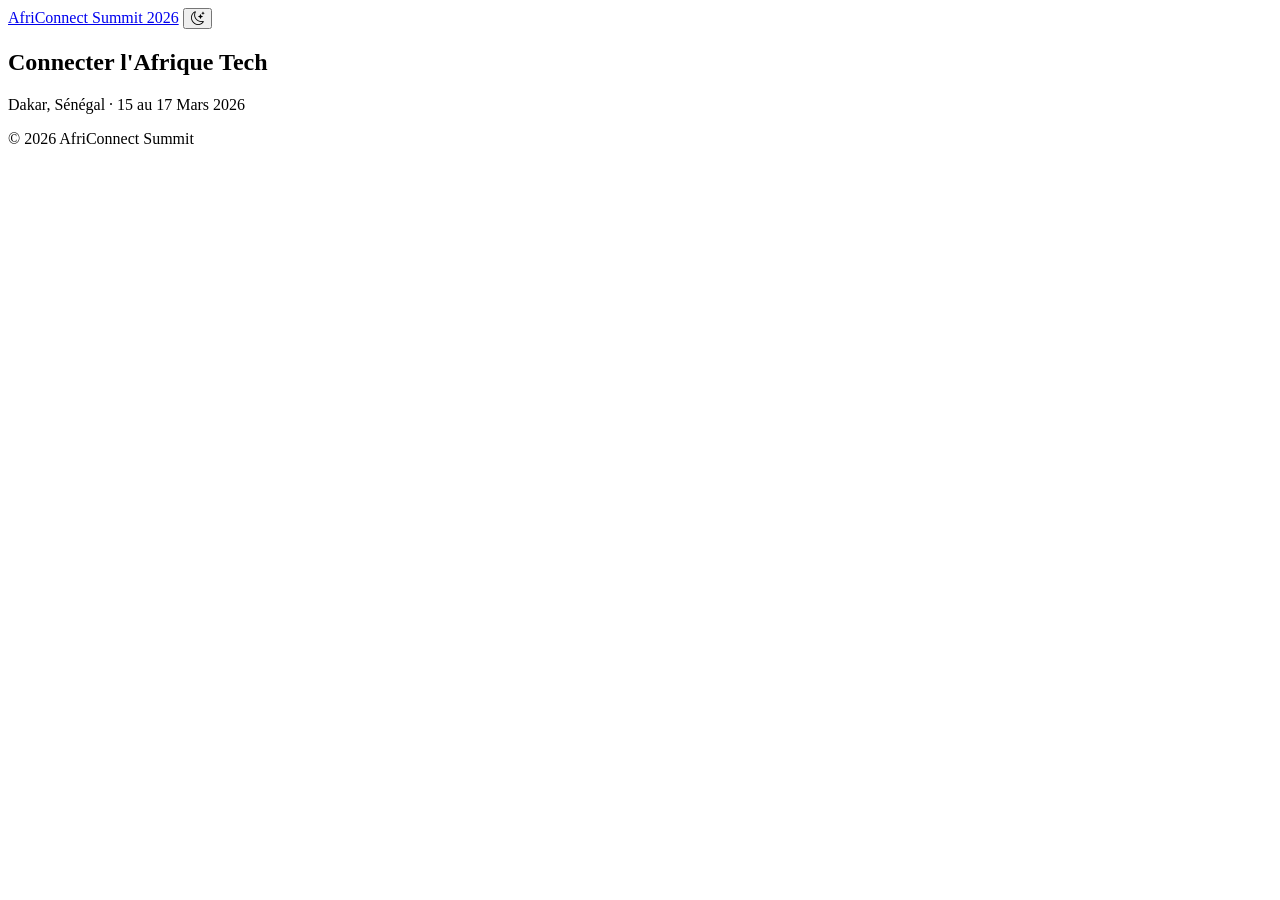
==== index.html @ 2696f63b "Initial commit" ====
<!DOCTYPE html>
<html lang="fr" data-theme="light">
<head>
  <meta charset="UTF-8">
  <meta name="viewport" content="width=device-width, initial-scale=1.0">
  <title>AfriConnect Summit 2026</title>
  <link rel="preconnect" href="https://fonts.googleapis.com">
  <link href="https://fonts.googleapis.com/css2?family=Montserrat:wght@700&family=Inter:wght@400;600&display=swap" rel="stylesheet">
  <link rel="stylesheet" href="https://cdn.jsdelivr.net/npm/bootstrap-icons@1.11.3/font/bootstrap-icons.min.css">
  <link rel="stylesheet" href="css/style.css">
</head>
<body>
  <header>
    <nav class="navbar">
      <a href="index.html" class="logo">AfriConnect Summit 2026</a>
      <button id="theme-toggle" aria-label="Changer de thème"><i class="bi bi-moon-stars"></i></button>
    </nav>
  </header>

  <main>
    <section class="hero">
      <h1>Connecter l'Afrique Tech</h1>
      <p>Dakar, Sénégal · 15 au 17 Mars 2026</p>
    </section>
  </main>

  <footer>
    <p>&copy; <span id="year"></span> AfriConnect Summit</p>
  </footer>

  <script src="js/main.js"></script>
</body>
</html>
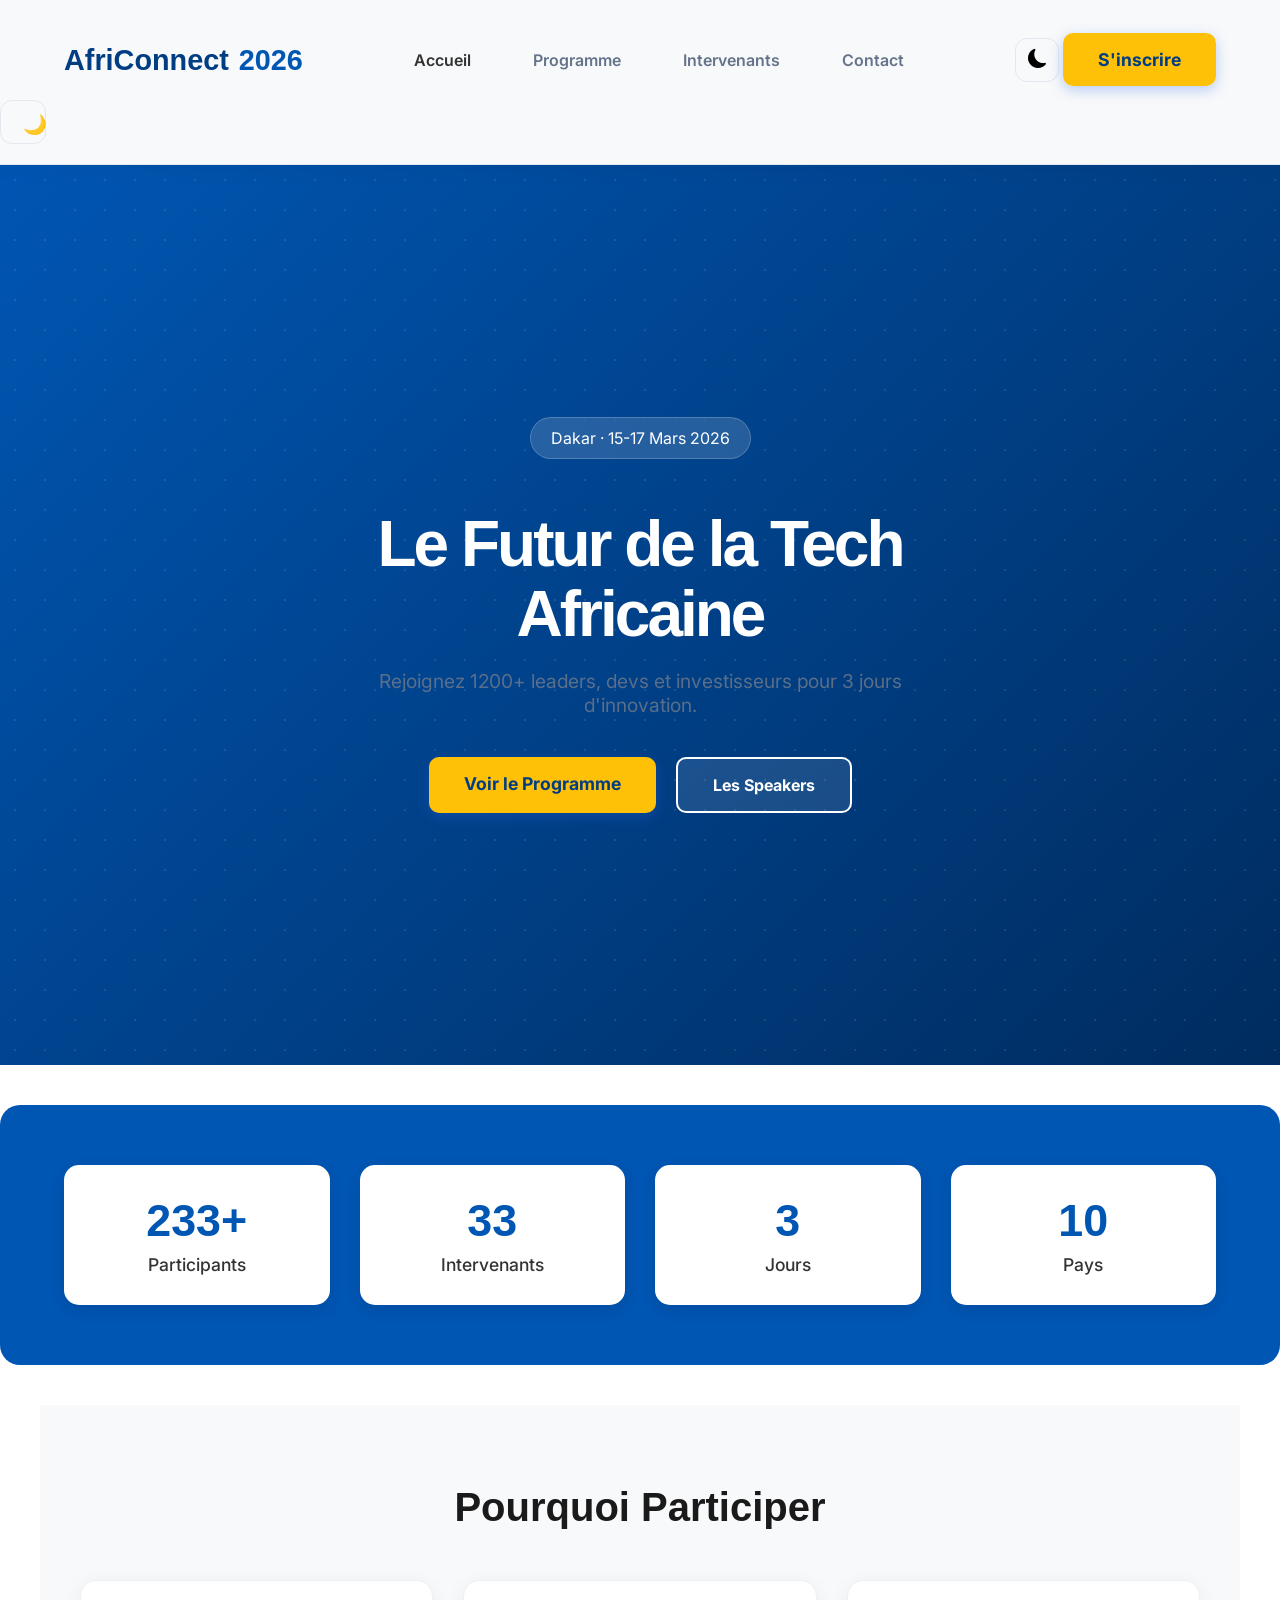
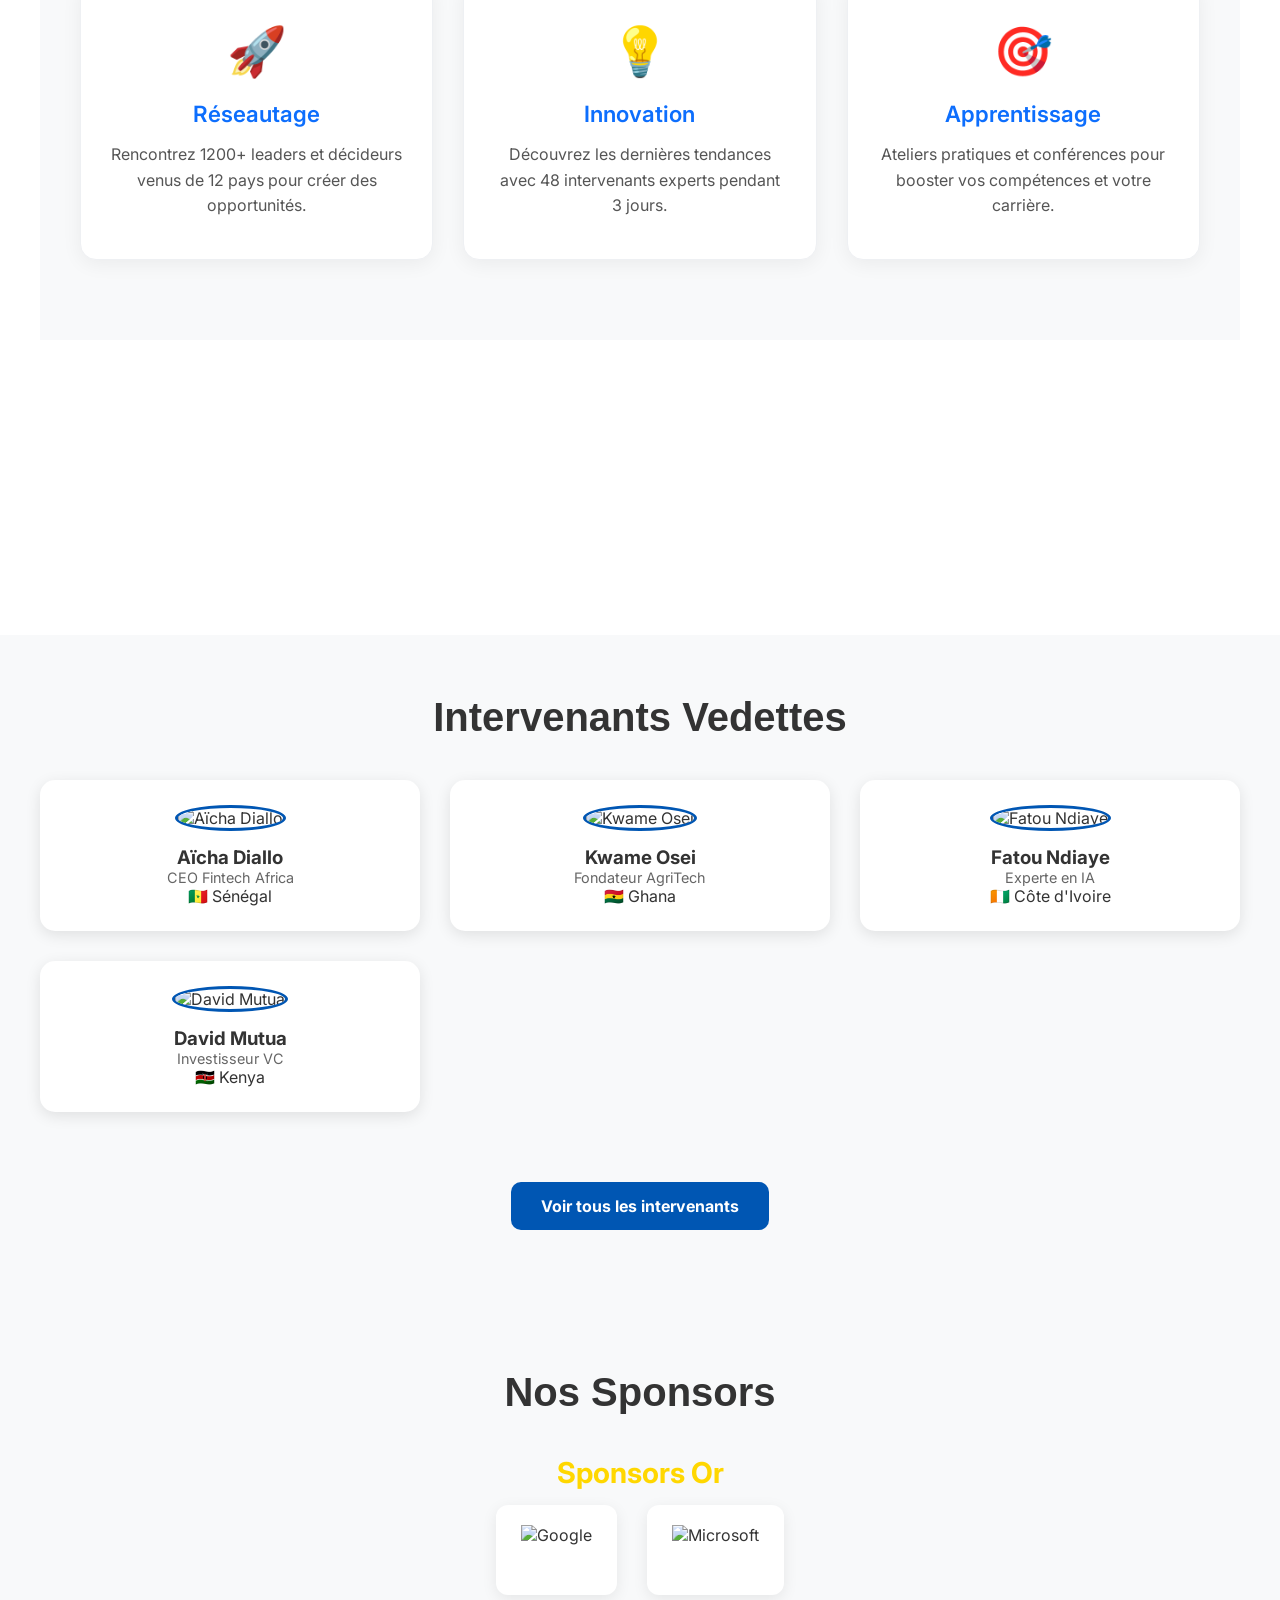
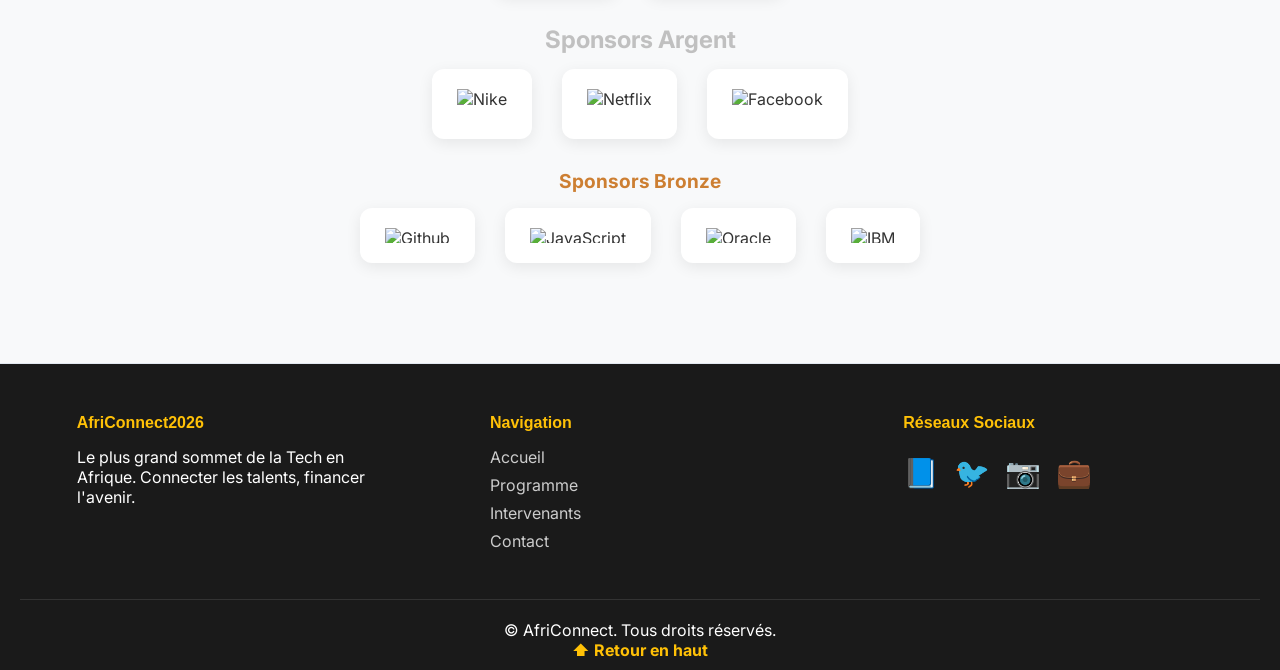
==== commit 6483c32c: "Commit 6: Animation compteurs au scroll" ====
--- a/index.html
+++ b/index.html
@@ -4,30 +4,232 @@
   <meta charset="UTF-8">
   <meta name="viewport" content="width=device-width, initial-scale=1.0">
   <title>AfriConnect Summit 2026</title>
-  <link rel="preconnect" href="https://fonts.googleapis.com">
-  <link href="https://fonts.googleapis.com/css2?family=Montserrat:wght@700&family=Inter:wght@400;600&display=swap" rel="stylesheet">
+  <link rel="stylesheet" href="CSS/style.css">
+  <link href="https://fonts.googleapis.com/css2?family=Clash+Display:wght@700;900&family=Inter:wght@400;600;700&display=swap" rel="stylesheet">
   <link rel="stylesheet" href="https://cdn.jsdelivr.net/npm/bootstrap-icons@1.11.3/font/bootstrap-icons.min.css">
-  <link rel="stylesheet" href="css/style.css">
 </head>
 <body>
-  <header>
-    <nav class="navbar">
-      <a href="index.html" class="logo">AfriConnect Summit 2026</a>
-      <button id="theme-toggle" aria-label="Changer de thème"><i class="bi bi-moon-stars"></i></button>
-    </nav>
+
+  <header class="navbar">
+    <div class="container">
+      <a href="index.html" class="logo" aria-label="Accueil AfriConnect Summit">AfriConnect<span>2026</span></a>
+      <nav aria-label="Navigation principale">
+        <a href="index.html" class="active">Accueil</a>
+        <a href="programme.html">Programme</a>
+        <a href="intervenants.html">Intervenants</a>
+        <a href="contact.html">Contact</a>
+      </nav>
+      <div class="nav-actions">
+        <button id="theme-toggle" aria-label="Basculer Dark/Light Mode"><i class="bi bi-moon-fill"></i></button>
+        <a href="contact.html" class="btn btn-primary">S'inscrire</a>
+      </div>
+    </div>
+    <button id="theme-toggle" class="btn btn-outline-dark ms-3">🌙</button>
+<div class="collapse navbar-collapse" id="navbarNav"> 
   </header>
 
   <main>
     <section class="hero">
-      <h1>Connecter l'Afrique Tech</h1>
-      <p>Dakar, Sénégal · 15 au 17 Mars 2026</p>
-    </section>
-  </main>
-
-  <footer>
-    <p>&copy; <span id="year"></span> AfriConnect Summit</p>
-  </footer>
-
-  <script src="js/main.js"></script>
+    <div class="container">
+        <span class="badge-date">Dakar · 15-17 Mars 2026</span>
+        <h1>Le Futur de la Tech <br> Africaine</h1>
+        <p>Rejoignez 1200+ leaders, devs et investisseurs pour 3 jours d'innovation.</p>
+        <div class="hero-btns">
+            <a href="programme.html" class="btn-primary">Voir le Programme</a>
+            <a href="intervenants.html" class="btn-secondary">Les Speakers</a>
+        </div>
+    </div>
+</section>
+<section id="stats" class="stats-section">
+  <div class="container">
+    <div class="stats-grid">
+      <div class="stat-box">
+        <h2><span id="c1">0</span>+</h2>
+        <p>Participants</p>
+      </div>
+      <div class="stat-box">
+        <h2><span id="c2">0</span></h2>
+        <p>Intervenants</p>
+      </div>
+      <div class="stat-box">
+        <h2><span id="c3">0</span></h2>
+        <p>Jours</p>
+      </div>
+      <div class="stat-box">
+        <h2><span id="c4">0</span></h2>
+        <p>Pays</p>
+      </div>
+    </div>
+  </div>
+</section>
+
+<style>
+.stats-section { background: #0056b3; padding: 60px 0; margin: 40px 0; border-radius: 20px; }
+.stats-grid { display: grid; grid-template-columns: repeat(4, 1fr); gap: 30px; }
+.stat-box { background: white; padding: 30px 20px; border-radius: 15px; text-align: center; }
+.stat-box h2 { font-size: 2.8rem; color: #0056b3; font-weight: 700; margin: 0; }
+.stat-box p { font-size: 1.1rem; color: #333; margin-top: 8px; }
+@media(max-width: 768px) { .stats-grid { grid-template-columns: repeat(2, 1fr); } }
+</style>
+
+<script>
+// CODE QUI MARCHE FORCEMENT
+function animateValue(id, start, end, duration) {
+    let range = end - start;
+    let current = start;
+    let increment = end > start? 1 : -1;
+    let stepTime = Math.abs(Math.floor(duration / range));
+    let obj = document.getElementById(id);
+    let timer = setInterval(function() {
+        current += increment;
+        obj.innerHTML = current;
+        if (current == end) {
+            clearInterval(timer);
+            if(id == 'c1') obj.innerHTML = "1200+";
+        }
+    }, stepTime);
+}
+
+// Lancer au scroll
+let started = false;
+window.addEventListener('scroll', function() {
+    let stats = document.getElementById('stats');
+    if(!started && stats.getBoundingClientRect().top < window.innerHeight - 100) {
+        started = true;
+        animateValue("c1", 0, 1200, 2000);
+        animateValue("c2", 0, 48, 1500);
+        animateValue("c3", 0, 3, 1000);
+        animateValue("c4", 0, 12, 1200);
+    }
+});
+</script>
+
+
+<!-- SECTION POURQUOI PARTICIPER -->
+<section id="why" class="container why">
+  <h2>Pourquoi Participer</h2>
+  <div class="why-grid">
+    <div class="why-card">
+      <div class="icon">🚀</div>
+      <h3>Réseautage</h3>
+      <p>Rencontrez 1200+ leaders et décideurs venus de 12 pays pour créer des opportunités.</p>
+    </div>
+    <div class="why-card">
+      <div class="icon">💡</div>
+      <h3>Innovation</h3>
+      <p>Découvrez les dernières tendances avec 48 intervenants experts pendant 3 jours.</p>
+    </div>
+    <div class="why-card">
+      <div class="icon">🎯</div>
+      <h3>Apprentissage</h3>
+      <p>Ateliers pratiques et conférences pour booster vos compétences et votre carrière.</p>
+    </div>
+  </div>
+</section>
+
+<div class="argument-card scroll-animate">
+            <div class="icon">🌍</div>
+            <h3>Réseauter à l'échelle Panafricaine</h3>
+            <p>Rencontrez des leaders, investisseurs et innovateurs venus de plus de 15 pays africains pour créer des partenariats durables.</p>
+        </div>
+<!-- SECTION INTERVENANTS VEDETTES -->
+<section class="intervenants" id="intervenants">
+    <h2>Intervenants Vedettes</h2>
+    <div class="grid-intervenants">
+        
+        <div class="intervenant-card">
+            <img src="https://images.unsplash.com/photo-1573496359142-b8d87734a5a2?w=150&h=150&fit=crop&crop=face" alt="Aïcha Diallo">
+            <h3>Aïcha Diallo</h3>
+            <p class="titre">CEO Fintech Africa</p>
+            <p class="pays">🇸🇳 Sénégal</p>
+        </div>
+
+        <div class="intervenant-card">
+            <img src="https://images.unsplash.com/photo-1507003211169-0a1dd7228f2d?w=150&h=150&fit=crop&crop=face" alt="Kwame Osei">
+            <h3>Kwame Osei</h3>
+            <p class="titre">Fondateur AgriTech</p>
+            <p class="pays">🇬🇭 Ghana</p>
+        </div>
+
+        <div class="intervenant-card">
+            <img src="https://images.unsplash.com/photo-1580489944761-15a19d654956?w=150&h=150&fit=crop&crop=face" alt="Fatou Ndiaye">
+            <h3>Fatou Ndiaye</h3>
+            <p class="titre">Experte en IA</p>
+            <p class="pays">🇨🇮 Côte d'Ivoire</p>
+        </div>
+
+        <div class="intervenant-card">
+            <img src="https://images.unsplash.com/photo-1500648767791-00dcc994a43e?w=150&h=150&fit=crop&crop=face" alt="David Mutua">
+            <h3>David Mutua</h3>
+            <p class="titre">Investisseur VC</p>
+            <p class="pays">🇰🇪 Kenya</p>
+        </div>
+
+    </div>
+    <a href="intervenants.html" class="btn-voir-plus">Voir tous les intervenants</a>
+</section>
+
+
+<!-- SECTION SPONSORS -->
+<section class="sponsors" id="sponsors">
+    <h2>Nos Sponsors</h2>
+    
+    <h3 class="niveau or">Sponsors Or</h3>
+    <div class="sponsors-container or">
+        <img src="https://www.vectorlogo.zone/logos/google-icon.svg" alt="Google">
+        <img src="https://www.vectorlogo.zone/logos/microsoft-icon.svg" alt="Microsoft">
+    </div>
+
+    <h3 class="niveau argent">Sponsors Argent</h3>
+    <div class="sponsors-container argent">
+        <img src="https://www.vectorlogo.zone/logos/nike/nike-icon.svg" alt="Nike">
+        <img src="https://www.vectorlogo.zone/logos/netflix/netflix-icon.svg" alt="Netflix">
+        <img src="https://www.vectorlogo.zone/logos/facebook-icon.svg" alt="Facebook">
+    </div>
+
+    <h3 class="niveau bronze">Sponsors Bronze</h3>
+    <div class="sponsors-container bronze">
+        <img src="https://www.vectorlogo.zone/logos/github/github-icon.svg" alt="Github">
+        <img src="https://www.vectorlogo.zone/logos/javascript-icon.svg" alt="JavaScript">
+        <img src="https://www.vectorlogo.zone/logos/oracle/oracle-icon.svg" alt="Oracle">
+        <img src="https://www.vectorlogo.zone/logos/ibm-icon.svg" alt="IBM">
+    </div>
+</section>
+
+
+<!-- FOOTER -->
+<footer>
+    <div class="footer-container">
+        
+        <div class="footer-col">
+            <h4>AfriConnect2026</h4>
+            <p>Le plus grand sommet de la Tech en Afrique. Connecter les talents, financer l'avenir.</p>
+        </div>
+
+        <div class="footer-col">
+            <h4>Navigation</h4>
+            <a href="index.html">Accueil</a>
+            <a href="programme.html">Programme</a>
+            <a href="intervenants.html">Intervenants</a>
+            <a href="contact.html">Contact</a>
+        </div>
+
+        <div class="footer-col">
+            <h4>Réseaux Sociaux</h4>
+            <div class="reseaux">
+                <a href="#">📘</a>
+                <a href="#">🐦</a>
+                <a href="#">📷</a>
+                <a href="#">💼</a>
+            </div>
+        </div>
+    </div>
+
+    <div class="footer-bottom">
+        <p>© <span id="year"></span> AfriConnect. Tous droits réservés.</p>
+        <a href="#" class="retour-haut">⬆ Retour en haut</a>
+    </div>
+</footer>
+<script src="js/main.js"></script>
 </body>
-</html> +</html>
--- a/CSS/style.css
+++ b/CSS/style.css
@@ -0,0 +1,803 @@
+ :root {
+  --bg: #ffffff; --text: #0a0a0a; --muted: #64748b;
+  --primary: #2563eb; --card: #f8fafc; --border: #e2e8f0;
+  --radius: 16px;
+}
+[data-theme="dark"] {
+  --bg: #0f172a; --text: #f8fafc; --muted: #94a3b8;
+  --primary: #3b82f6; --card: #1e293b; --border: #334155;
+}
+
+* { margin: 0; padding: 0; box-sizing: border-box; }
+html { scroll-behavior: smooth; }
+body { font-family: 'Inter', sans-serif; background: var(--bg); color: var(--text); transition: 0.3s; }
+.container { max-width: 1200px; margin: 0 auto; padding: 0 24px; }
+section { padding: 100px 0; }
+h1, h2, h4 { font-family: 'Clash Display', sans-serif; }
+h2 { font-size: 2.5rem; text-align: center; margin-bottom: 48px; }
+
+.navbar { position: sticky; top: 0; z-index: 50; background: rgba(255, 255, 255, 0.8); backdrop-filter: blur(12px); border-bottom: 1px solid var(--border); }
+[data-theme="dark"] .navbar { background: rgba(15, 23, 42, 0.8); }
+.navbar .container { display: flex; align-items: center; justify-content: space-between; height: 80px; }
+.logo { font-family: 'Clash Display', sans-serif; font-weight: 900; font-size: 1.5rem; text-decoration: none; color: var(--text); }
+.logo span { color: var(--primary); }
+.navbar nav { display: flex; gap: 32px; }
+.navbar nav a { text-decoration: none; color: var(--muted); font-weight: 600; }
+.navbar nav a.active, .navbar nav a:hover { color: var(--text); }
+.btn { padding: 12px 22px; border-radius: 12px; text-decoration: none; font-weight: 700; border: none; cursor: pointer; }
+.btn-primary { background: var(--primary); color: white; box-shadow: 0 4px 14px 0 rgba(37, 99, 235, 0.3); }
+.btn-secondary { background: var(--card); color: var(--text); border: 1px solid var(--border); }
+#theme-toggle { background: var(--card); border: 1px solid var(--border); border-radius: 12px; width: 44px; height: 44px; cursor: pointer; font-size: 1.2rem; }
+
+.hero { height: 100vh; display: grid; place-items: center; text-align: center; }
+.badge { background: var(--card); border: 1px solid var(--border); padding: 8px 14px; border-radius: 999px; font-weight: 700; }
+.hero h1 { font-size: 5rem; font-weight: 900; line-height: 1.05; margin: 20px 0; letter-spacing: -3px; }
+.hero p { font-size: 1.2rem; color: var(--muted); max-width: 600px; margin: 0 auto 32px auto; }
+#countdown { font-size: 1.5rem; font-weight: 700; margin-top: 32px; font-family: 'Clash Display'; }
+
+.stats { display: grid; grid-template-columns: repeat(4, 1fr); gap: 24px; text-align: center; }
+.stat-card { background: var(--card); padding: 40px; border-radius: var(--radius); border: 1px solid var(--border); }
+.stat-card span { font-size: 3rem; font-weight: 900; font-family: 'Clash Display'; color: var(--primary); }
+
+.grid-3 { display: grid; grid-template-columns: repeat(3, 1fr); gap: 24px; }
+.card { background: var(--card); border: 1px solid var(--border); padding: 32px; border-radius: var(--radius); }
+.card i { font-size: 2rem; color: var(--primary); margin-bottom: 12px; }
+
+.grid-4 { display: grid; grid-template-columns: repeat(4, 1fr); gap: 24px; }
+.speaker-card { background: var(--card); border: 1px solid var(--border); border-radius: var(--radius); text-decoration: none; color: var(--text); text-align: center; overflow: hidden; transition: transform 0.3s; }
+.speaker-card:hover { transform: translateY(-8px); }
+.speaker-card img { width: 100%; height: 250px; object-fit: cover; }
+.speaker-card h4 { margin-top: 16px; }
+.speaker-card span { color: var(--muted); font-size: 0.9rem; }
+.center-btn { display: block; width: fit-content; margin: 40px auto 0 auto; }
+
+.sponsors { text-align: center; }
+.sponsor-tier { display: flex; justify-content: center; align-items: center; gap: 40px; margin-bottom: 32px; flex-wrap: wrap; }
+.sponsor-tier.gold img { height: 60px; }
+.sponsor-tier.silver img { height: 45px; opacity: 0.8; }
+.sponsor-tier.bronze img { height: 30px; opacity: 0.6; }
+
+footer { border-top: 1px solid var(--border); padding-top: 60px; }
+.footer-grid { display: grid; grid-template-columns: 2fr 1fr 1fr; gap: 40px; padding-bottom: 40px; }
+.footer-grid a { display: block; color: var(--muted); text-decoration: none; margin-top: 8px; }
+.socials { display: flex; gap: 16px; font-size: 1.5rem; }
+.copyright { border-top: 1px solid var(--border); text-align: center; padding: 24px 0; color: var(--muted); }
+#back-to-top { margin-top: 16px; background: var(--card); border: 1px solid var(--border); border-radius: 50%; width: 44px; height: 44px; cursor: pointer; }
+
+
+.fade-in { opacity: 0; animation: fadeIn 1s forwards; }
+.fade-in-up { opacity: 0; transform: translateY(20px); transition: opacity 0.6s, transform 0.6s; }
+.fade-in-up.visible { opacity: 1; transform: translateY(0); }
+@keyframes fadeIn { to { opacity: 1; } }
+
+@media (max-width: 1024px) {
+  .navbar nav { display: none; }
+  .hero h1 { font-size: 3rem; }
+  .stats, .grid-3, .grid-4, .footer-grid { grid-template-columns: 1fr; }
+} 
+
+
+
+
+.pourquoi { padding: 80px 20px; text-align: center; background: white; }
+.pourquoi h2 { font-size: 2.5rem; margin-bottom: 50px; }
+.arguments-container { display: flex; justify-content: center; gap: 30px; flex-wrap: wrap; max-width: 1200px; margin: 0 auto; }
+.argument-card { background: white; padding: 35px 25px; border-radius: 15px; box-shadow: 0 5px 20px rgba(0,0,0,0.08); width: 320px; border-bottom: 4px solid #0056b3; }
+.argument-card .icon { font-size: 3.5rem; margin-bottom: 15px; }
+.argument-card h3 { color: #0056b3; margin-bottom: 12px; }
+/* Animation apparition au scroll */
+.scroll-animate { opacity: 0; transform: translateY(40px); transition: opacity 0.8s ease, transform 0.8s ease; }
+.scroll-animate.visible { opacity: 1; transform: translateY(0); }
+
+
+
+.intervenants { padding: 80px 20px; text-align: center; background: #f8f9fa; }
+.intervenants h2 { font-size: 2.5rem; margin-bottom: 40px; }
+.grid-intervenants { display: grid; grid-template-columns: repeat(4, 1fr); gap: 30px; max-width: 1200px; margin: 40px auto; }
+.intervenant-card { background: white; padding: 25px 20px; border-radius: 15px; box-shadow: 0 4px 15px rgba(0,0,0,0.1); transition: all 0.3s ease; }
+.intervenant-card:hover { transform: translateY(-8px); box-shadow: 0 10px 25px rgba(0,86,179,0.2); }
+.intervenant-card img { border-radius: 50%; width: 120px; height: 120px; object-fit: cover; border: 3px solid #0056b3; margin-bottom: 15px; }
+.intervenant-card .titre { color: #666; font-size: 0.9rem; }
+.btn-voir-plus { display: inline-block; margin-top: 30px; padding: 14px 30px; background: #0056b3; color: white; border-radius: 10px; text-decoration: none; font-weight: bold; }
+
+.sponsors { padding: 80px 20px; text-align: center; background: #f8f9fa; }
+.sponsors h2 { font-size: 2.5rem; margin-bottom: 40px; }
+.niveau { margin: 30px 0 15px 0; font-weight: bold; }
+.niveau.or { color: #FFD700; font-size: 1.8rem; }
+.niveau.argent { color: #C0C0C0; font-size: 1.5rem; }
+.niveau.bronze { color: #CD7F32; font-size: 1.2rem; }
+
+.sponsors-container { 
+    display: flex; 
+    justify-content: center; 
+    gap: 30px; 
+    flex-wrap: wrap; 
+    align-items: center;
+    margin-bottom: 20px;
+}
+.sponsors-container img { 
+    background: white; 
+    padding: 20px 25px; 
+    border-radius: 12px; 
+    box-shadow: 0 4px 15px rgba(0,0,0,0.08); 
+    object-fit: contain;
+    transition: transform 0.3s;
+}
+.sponsors-container img:hover { transform: scale(1.1); }
+.sponsors-container.or img { height: 90px; width: auto; }
+.sponsors-container.argent img { height: 70px; width: auto; }
+.sponsors-container.bronze img { height: 55px; width: auto; }
+
+footer { background: #1a1a1a; color: white; padding: 50px 20px 10px 20px; }
+.footer-container { display: flex; justify-content: space-around; flex-wrap: wrap; gap: 40px; max-width: 1200px; margin: 0 auto; }
+.footer-col { width: 300px; }
+.footer-col h4 { margin-bottom: 15px; color: #FFC107; }
+.footer-col a { color: #ccc; display: block; text-decoration: none; margin: 8px 0; }
+.reseaux { display: flex; gap: 15px; }
+.reseaux a { font-size: 1.8rem; }
+.footer-bottom { text-align: center; margin-top: 40px; border-top: 1px solid #333; padding-top: 20px; }
+.retour-haut { color: #FFC107; text-decoration: none; font-weight: bold; }
+
+@media(max-width: 768px){
+    .grid-intervenants { grid-template-columns: repeat(2, 1fr); }
+}
+
+
+
+
+/* PAGE PROGRAMME */
+
+/* HERO INTERNE */
+.hero-interne { 
+    background: linear-gradient(rgba(0,86,179,0.85), rgba(0,86,179,0.85)), url('https://images.unsplash.com/photo-1540575467063-178a50c2df87?w=1200') center/cover;
+    color: white;
+    text-align: center;
+    padding: 80px 20px;
+}
+.hero-interne h1 { font-size: 3rem; margin-bottom: 10px; font-family: 'Clash Display', sans-serif; }
+.fil-ariane { font-size: 1rem; }
+.fil-ariane a { color: #FFC107; text-decoration: none; }
+
+/* ONGLETS 3 JOURS */
+.programme { padding: 60px 0; }
+.onglets { display: flex; justify-content: center; gap: 15px; margin-bottom: 40px; }
+.onglet-btn { 
+    padding: 15px 35px; 
+    border: 2px solid #0056b3; 
+    background: white; 
+    color: #0056b3; 
+    font-weight: bold; 
+    border-radius: 10px; 
+    font-size: 1rem;
+    font-family: 'Clash Display', sans-serif;
+}
+.onglet-btn.active { background: #0056b3; color: white; }
+
+/* TABLEAU PROGRAMME */
+.contenu-jour { display: none; }
+.contenu-jour.active { display: block; }
+.contenu-jour h2 { text-align: center; margin-bottom: 30px; color: #0056b3; font-size: 1.8rem; font-family: 'Clash Display', sans-serif; }
+table { width: 100%; border-collapse: collapse; box-shadow: 0 5px 20px rgba(0,0,0,0.1); border-radius: 10px; overflow: hidden; margin-bottom: 50px; }
+th { background: #0056b3; color: white; padding: 18px 15px; text-align: left; font-size: 1.1rem; }
+td { padding: 16px 15px; border-bottom: 1px solid #ddd; }
+tbody tr:nth-child(even) { background: #f8f9fa; }
+tbody tr:hover { background: #e3f2fd; }
+
+/* SECTION THEMATIQUES 2x2 GRID */
+.thematiques { padding: 80px 0; background: white; text-align: center; }
+.thematiques h2 { font-size: 2.5rem; margin-bottom: 50px; color: #0056b3; font-family: 'Clash Display', sans-serif; }
+.grid-thematiques { display: grid; grid-template-columns: repeat(2, 1fr); gap: 30px; }
+.thematique-card { background: #f8f9fa; padding: 40px 30px; border-radius: 15px; border-top: 4px solid #0056b3; transition: transform 0.3s; }
+.thematique-card:hover { transform: translateY(-10px); }
+.thematique-card .icon { font-size: 3.5rem; margin-bottom: 15px; color: #0056b3; }
+.thematique-card h3 { color: #0056b3; margin-bottom: 10px; font-size: 1.4rem; font-family: 'Clash Display', sans-serif; }
+
+@media(max-width: 768px){
+    .grid-thematiques { grid-template-columns: 1fr; }
+    table { font-size: 0.8rem; }
+    .onglets { flex-direction: column; }
+}
+
+
+
+
+
+
+/* PAGE INTERVENANTS */
+
+/* FILTRES */
+.intervenants { padding: 60px 0; }
+.filtres { display: flex; justify-content: center; gap: 15px; margin-bottom: 50px; flex-wrap: wrap; }
+.filtre-btn { 
+    padding: 12px 25px; 
+    border: 2px solid #0056b3; 
+    background: white; 
+    color: #0056b3; 
+    font-weight: bold; 
+    border-radius: 30px; 
+    cursor: pointer;
+    transition: all 0.3s;
+    font-family: 'Clash Display', sans-serif;
+}
+.filtre-btn.active, .filtre-btn:hover { 
+    background: #0056b3; 
+    color: white; 
+}
+
+/* GRILLE 3-2-1 COLONNES */
+.grid-intervenants { 
+    display: grid; 
+    grid-template-columns: repeat(3, 1fr); 
+    gap: 30px; 
+}
+.carte-intervenant { 
+    background: white; 
+    border-radius: 15px; 
+    overflow: hidden; 
+    box-shadow: 0 5px 15px rgba(0,0,0,0.08);
+    transition: all 0.3s ease;
+}
+.carte-intervenant:hover { 
+    transform: translateY(-10px); 
+    box-shadow: 0 15px 30px rgba(0,86,179,0.2);
+}
+.carte-intervenant img { 
+    width: 100%; 
+    height: 280px; 
+    object-fit: cover; 
+}
+.carte-content { padding: 25px; }
+.carte-content h3 { 
+    color: #0056b3; 
+    margin-bottom: 8px; 
+    font-size: 1.4rem;
+    font-family: 'Clash Display', sans-serif;
+}
+.carte-content .specialite { 
+    color: #555; 
+    margin-bottom: 10px; 
+    font-weight: 500;
+}
+.carte-content .pays { 
+    color: #777; 
+    margin-bottom: 15px; 
+    font-size: 0.9rem;
+}
+.carte-content .pays i { color: #FFC107; margin-right: 5px; }
+.tag { 
+    background: #e3f2fd; 
+    color: #0056b3; 
+    padding: 5px 12px; 
+    border-radius: 20px; 
+    font-size: 0.8rem; 
+    font-weight: bold;
+}
+
+/* RESPONSIVE : 3 desktop, 2 tablette, 1 mobile */
+@media(max-width: 992px){
+    .grid-intervenants { grid-template-columns: repeat(2, 1fr); }
+}
+@media(max-width: 600px){
+    .grid-intervenants { grid-template-columns: 1fr; }
+}
+
+
+
+
+// VALIDATION FORMULAIRE CONTACT
+const form = document.getElementById('form-inscription');
+if(form){
+    form.addEventListener('submit', function(e){
+        e.preventDefault();
+        let isValid = true;
+
+        // Validation Nom
+        const nom = document.getElementById('nom');
+        if(nom.value.trim().length < 3){
+            setError(nom, 'Le nom doit faire au moins 3 caractères');
+            isValid = false;
+        } else { setSuccess(nom); }
+
+        // Validation Email Regex
+        const email = document.getElementById('email');
+        const emailRegex = /^[^\s@]+@[^\s@]+\.[^\s@]+$/;
+        if(!emailRegex.test(email.value)){
+            setError(email, 'Email invalide');
+            isValid = false;
+        } else { setSuccess(email); }
+
+        // Validation Téléphone 8 chiffres min
+        const tel = document.getElementById('telephone');
+        if(tel.value.replace(/\D/g,'').length < 8){
+            setError(tel, 'Le téléphone doit avoir au moins 8 chiffres');
+            isValid = false;
+        } else { setSuccess(tel); }
+
+        // Validation Selects
+        const type = document.getElementById('type');
+        if(type.value === ''){ setError(type, 'Champ requis'); isValid = false; } else { setSuccess(type); }
+
+        const pays = document.getElementById('pays');
+        if(pays.value === ''){ setError(pays, 'Champ requis'); isValid = false; } else { setSuccess(pays); }
+
+        // Validation Message 20 caractères
+        const message = document.getElementById('message');
+        if(message.value.trim().length < 20){
+            setError(message, 'Le message doit faire au moins 20 caractères');
+            isValid = false;
+        } else { setSuccess(message); }
+
+        // Si tout est valide
+        if(isValid){
+            document.getElementById('message-succes').style.display = 'block';
+            form.reset();
+            setTimeout(() => { document.getElementById('message-succes').style.display = 'none'; }, 4000);
+        }
+    });
+}
+
+function setError(input, message){
+    const formGroup = input.parentElement;
+    formGroup.classList.add('erreur');
+    formGroup.classList.remove('valide');
+    formGroup.querySelector('.erreur-msg').innerText = message;
+}
+
+function setSuccess(input){
+    const formGroup = input.parentElement;
+    formGroup.classList.add('valide');
+    formGroup.classList.remove('erreur');
+}
+
+
+/* RENDRE LE FORMULAIRE PLUS PRO */
+
+.contact { 
+    padding: 80px 0; 
+    background: linear-gradient(135deg, #f8f9fa 0%, #e3f2fd 100%);
+}
+.contact-wrapper { 
+    display: flex; 
+    gap: 40px; 
+    background: white;
+    padding: 50px;
+    border-radius: 20px;
+    box-shadow: 0 10px 40px rgba(0,86,179,0.1);
+}
+.formulaire-col { flex: 2; }
+.infos-col { flex: 1; }
+
+.contact h2 { 
+    color: #0056b3; 
+    margin-bottom: 30px; 
+    font-family: 'Clash Display', sans-serif; 
+    font-size: 2rem;
+    border-bottom: 3px solid #FFC107;
+    padding-bottom: 10px;
+}
+
+.form-groupe { margin-bottom: 25px; }
+.form-groupe label { 
+    display: block; 
+    margin-bottom: 8px; 
+    font-weight: 600;
+    color: #333;
+}
+
+.form-groupe input, 
+.form-groupe select, 
+.form-groupe textarea { 
+    width: 100%; 
+    padding: 15px; 
+    border: 2px solid #e0e0e0; 
+    border-radius: 10px; 
+    font-size: 1rem;
+    font-family: 'Segoe UI', sans-serif;
+    transition: all 0.3s;
+    background: #f8f9fa;
+}
+.form-groupe input:focus, 
+.form-groupe select:focus, 
+.form-groupe textarea:focus { 
+    outline: none; 
+    border-color: #0056b3; 
+    background: white;
+    box-shadow: 0 0 0 3px rgba(0,86,179,0.1);
+}
+
+.btn-envoyer { 
+    background: linear-gradient(135deg, #0056b3 0%, #003d82 100%); 
+    color: white; 
+    padding: 16px 40px; 
+    border: none; 
+    border-radius: 10px; 
+    font-size: 1.1rem; 
+    font-weight: bold; 
+    cursor: pointer;
+    transition: all 0.3s;
+    width: 100%;
+    font-family: 'Clash Display', sans-serif;
+}
+.btn-envoyer:hover { 
+    transform: translateY(-2px);
+    box-shadow: 0 8px 20px rgba(0,86,179,0.3);
+}
+
+/* COLONNE INFOS PLUS BELLE */
+.infos-col {
+    background: linear-gradient(135deg, #0056b3 0%, #002c5f 100%);
+    color: white;
+    padding: 40px 30px;
+    border-radius: 15px;
+}
+.infos-col h2 { 
+    color: white; 
+    border-bottom: 3px solid #FFC107;
+}
+.info-item { 
+    display: flex; 
+    gap: 15px; 
+    margin-bottom: 30px; 
+    align-items: flex-start;
+}
+.info-item i { 
+    font-size: 1.8rem; 
+    color: #FFC107; 
+    margin-top: 3px;
+}
+.info-item h3 { 
+    color: #FFC107; 
+    margin-bottom: 5px; 
+    font-size: 1.2rem;
+}
+
+/* MESSAGE SUCCES */
+.succes-msg { 
+    display: none; 
+    background: #d4edda; 
+    color: #155724; 
+    padding: 15px; 
+    border-radius: 10px; 
+    margin-top: 20px;
+    text-align: center;
+    border: 1px solid #c3e6cb;
+}
+
+@media(max-width: 992px){
+    .contact-wrapper { 
+        flex-direction: column; 
+        padding: 30px 20px;
+    }
+}
+
+
+
+
+
+/* VARIABLES COULEURS */
+:root {
+    --bleu: #0056b3;
+    --bleu-fonce: #003d82;
+    --jaune: #FFC107;
+    --degrade: linear-gradient(135deg, #0056b3 0%, #002c5f 100%);
+}
+
+body {
+    background: #f8f9fa;
+}
+
+/* NAVBAR PRO */
+.navbar {
+    background: white;
+    padding: 20px 0;
+    box-shadow: 0 2px 20px rgba(0,0,0,0.05);
+    position: sticky;
+    top: 0;
+    z-index: 1000;
+}
+.navbar .container {
+    display: flex;
+    justify-content: space-between;
+    align-items: center;
+}
+.logo {
+    font-family: 'Clash Display', sans-serif;
+    font-size: 1.8rem;
+    font-weight: 700;
+    color: var(--bleu-fonce);
+    text-decoration: none;
+    display: flex;
+    align-items: center;
+    gap: 10px;
+}
+.logo i {
+    font-size: 2rem;
+    color: var(--jaune);
+}
+.logo span {
+    color: var(--bleu);
+}
+nav a {
+    text-decoration: none;
+    color: #333;
+    margin: 0 15px;
+    font-weight: 600;
+    transition: color 0.3s;
+}
+nav a:hover, nav a.active {
+    color: var(--bleu);
+}
+.btn-inscription {
+    background: var(--degrade);
+    color: white;
+    padding: 12px 25px;
+    border-radius: 8px;
+    text-decoration: none;
+    font-weight: bold;
+    transition: transform 0.3s;
+}
+.btn-inscription:hover {
+    transform: translateY(-2px);
+}
+
+/* HERO AVEC FOND DÉGRADÉ TECH */
+.hero {
+    background: var(--degrade);
+    color: white;
+    padding: 120px 20px;
+    text-align: center;
+    position: relative;
+    overflow: hidden;
+}
+.hero::before { /* effet de points tech */
+    content: '';
+    position: absolute;
+    top: 0;
+    left: 0;
+    width: 100%;
+    height: 100%;
+    background-image: radial-gradient(rgba(255,255,255,0.1) 1px, transparent 1px);
+    background-size: 30px 30px;
+}
+.hero .container {
+    position: relative;
+    z-index: 1;
+}
+.badge-date {
+    display: inline-block;
+    background: rgba(255,255,255,0.15);
+    backdrop-filter: blur(10px);
+    padding: 10px 20px;
+    border-radius: 30px;
+    margin-bottom: 30px;
+    border: 1px solid rgba(255,255,255,0.2);
+}
+.hero h1 {
+    font-size: 4rem;
+    font-family: 'Clash Display', sans-serif;
+    line-height: 1.1;
+    margin-bottom: 20px;
+}
+.hero p {
+    font-size: 1.2rem;
+    max-width: 600px;
+    margin: 0 auto 40px;
+    opacity: 0.9;
+}
+.hero-btns {
+    display: flex;
+    gap: 20px;
+    justify-content: center;
+}
+.btn-primary {
+    background: var(--jaune);
+    color: var(--bleu-fonce);
+    padding: 16px 35px;
+    border-radius: 10px;
+    text-decoration: none;
+    font-weight: bold;
+    font-size: 1.1rem;
+}
+.btn-secondary {
+    background: rgba(255,255,255,0.1);
+    color: white;
+    padding: 16px 35px;
+    border-radius: 10px;
+    text-decoration: none;
+    font-weight: bold;
+    border: 2px solid white;
+}
+
+
+
+
+
+/* VARIABLES */
+:root {
+    --bg: #ffffff;
+    --text: #333;
+    --card: #f8f9fa;
+    --bleu: #0056b3;
+    --jaune: #FFC107;
+}
+
+:root[data-theme="dark"] {
+    --bg: #121212;
+    --text: #e0e0e0;
+    --card: #1e1e1e;
+    --bleu: #4da6ff;
+}
+
+body {
+    background-color: var(--bg);
+    color: var(--text);
+    transition: background 0.3s, color 0.3s;
+}
+
+.navbar, .footer, .programme, .intervenants, .contact {
+    background-color: var(--card);
+}
+.btn-dark {
+    background: transparent;
+    border: 2px solid var(--bleu);
+    color: var(--bleu);
+    font-size: 1.4rem;
+    padding: 8px 12px;
+    border-radius: 50%;
+    cursor: pointer;
+}
+
+.onglets { display: flex; gap: 15px; margin-bottom: 40px; flex-wrap: wrap; justify-content: center; }
+.tab-btn { padding: 12px 20px; border: 2px solid var(--bleu); background: transparent; color: var(--bleu); cursor: pointer; border-radius: 8px; font-weight: 600; }
+.tab-btn.active { background: var(--bleu); color: white; }
+.tab-content { display: none; }
+.tab-content.active { display: block; }
+table { width: 100%; border-collapse: collapse; }
+th, td { border: 1px solid #ddd; padding: 12px; text-align: left; }
+th { background: var(--bleu); color: white; }
+
+
+.erreur-msg {
+    color: red;
+    font-size: 0.9em;
+    margin-top: 5px;
+}
+
+
+.why {
+  padding: 4rem 0;
+  text-align: center;
+}
+
+.why h2 {
+  font-size: 2rem;
+  margin-bottom: 3rem;
+}
+
+.why-grid {
+  display: grid;
+  grid-template-columns: repeat(3, 1fr);
+  gap: 2rem;
+}
+
+.why-card {
+  background: #ffffff;
+  padding: 2rem;
+  border-radius: 12px;
+  box-shadow: 0 4px 10px rgba(0,0,0,0.08);
+  transition: transform 0.3s;
+}
+
+
+
+.stats-section {
+  background: #0056b3;
+  padding: 60px 0;
+  margin: 40px 0;
+  border-radius: 20px;
+}
+
+.stats-grid {
+  display: grid;
+  grid-template-columns: repeat(4, 1fr);
+  gap: 30px;
+}
+
+.stat-box {
+  background: white;
+  padding: 30px 20px;
+  border-radius: 15px;
+  text-align: center;
+  box-shadow: 0 5px 15px rgba(0,0,0,0.1);
+  transition: transform 0.3s;
+}
+.stat-box:hover {
+  transform: translateY(-5px);
+}
+
+.stat-box h2 {
+  font-size: 2.8rem;
+  color: #0056b3;
+  font-weight: 700;
+  margin: 0;
+}
+.stat-box p {
+  font-size: 1.1rem;
+  color: #333;
+  margin-top: 8px;
+  font-weight: 500;
+}
+
+@media(max-width: 768px) {
+  .stats-grid { grid-template-columns: repeat(2, 1fr); }
+}
+
+
+
+
+/* SECTION POURQUOI PARTICIPER - VERSION PRO */
+.why {
+  padding: 80px 20px;
+  background: #f8f9fa; /* fond gris clair pour faire ressortir les cartes */
+}
+
+.why h2 {
+  text-align: center;
+  font-size: 2.5rem;
+  font-weight: 700;
+  margin-bottom: 50px;
+  color: #1a1a1a;
+}
+
+.why-grid {
+  display: grid;
+  grid-template-columns: repeat(3, 1fr);
+  gap: 30px; /* espace entre les cartes */
+  max-width: 1200px;
+  margin: 0 auto; /* centre le grid */
+  padding: 0 20px; /* évite que ça colle sur les bords */
+}
+
+.why-card {
+  background: #ffffff;
+  padding: 40px 30px;
+  border-radius: 16px;
+  text-align: center;
+  box-shadow: 0 4px 20px rgba(0, 0, 0, 0.06);
+  border: 1px solid #eef0f3;
+  transition: all 0.3s ease;
+}
+
+.why-card:hover {
+  transform: translateY(-8px);
+  box-shadow: 0 12px 30px rgba(13, 110, 253, 0.15);
+  border-color: #0d6efd;
+}
+
+.why-card .icon {
+  font-size: 3rem;
+  margin-bottom: 20px;
+  display: block;
+}
+
+.why-card h3 {
+  font-size: 1.4rem;
+  font-weight: 600;
+  margin-bottom: 15px;
+  color: #0d6efd; /* titre en bleu */
+}
+
+.why-card p {
+  font-size: 1rem;
+  line-height: 1.6;
+  color: #555;
+}
+
+/* Responsive mobile */
+@media (max-width: 768px) {
+  .why-grid { 
+    grid-template-columns: 1fr; 
+    padding: 0 10px;
+  }
+  .why { padding: 50px 10px; }
+}
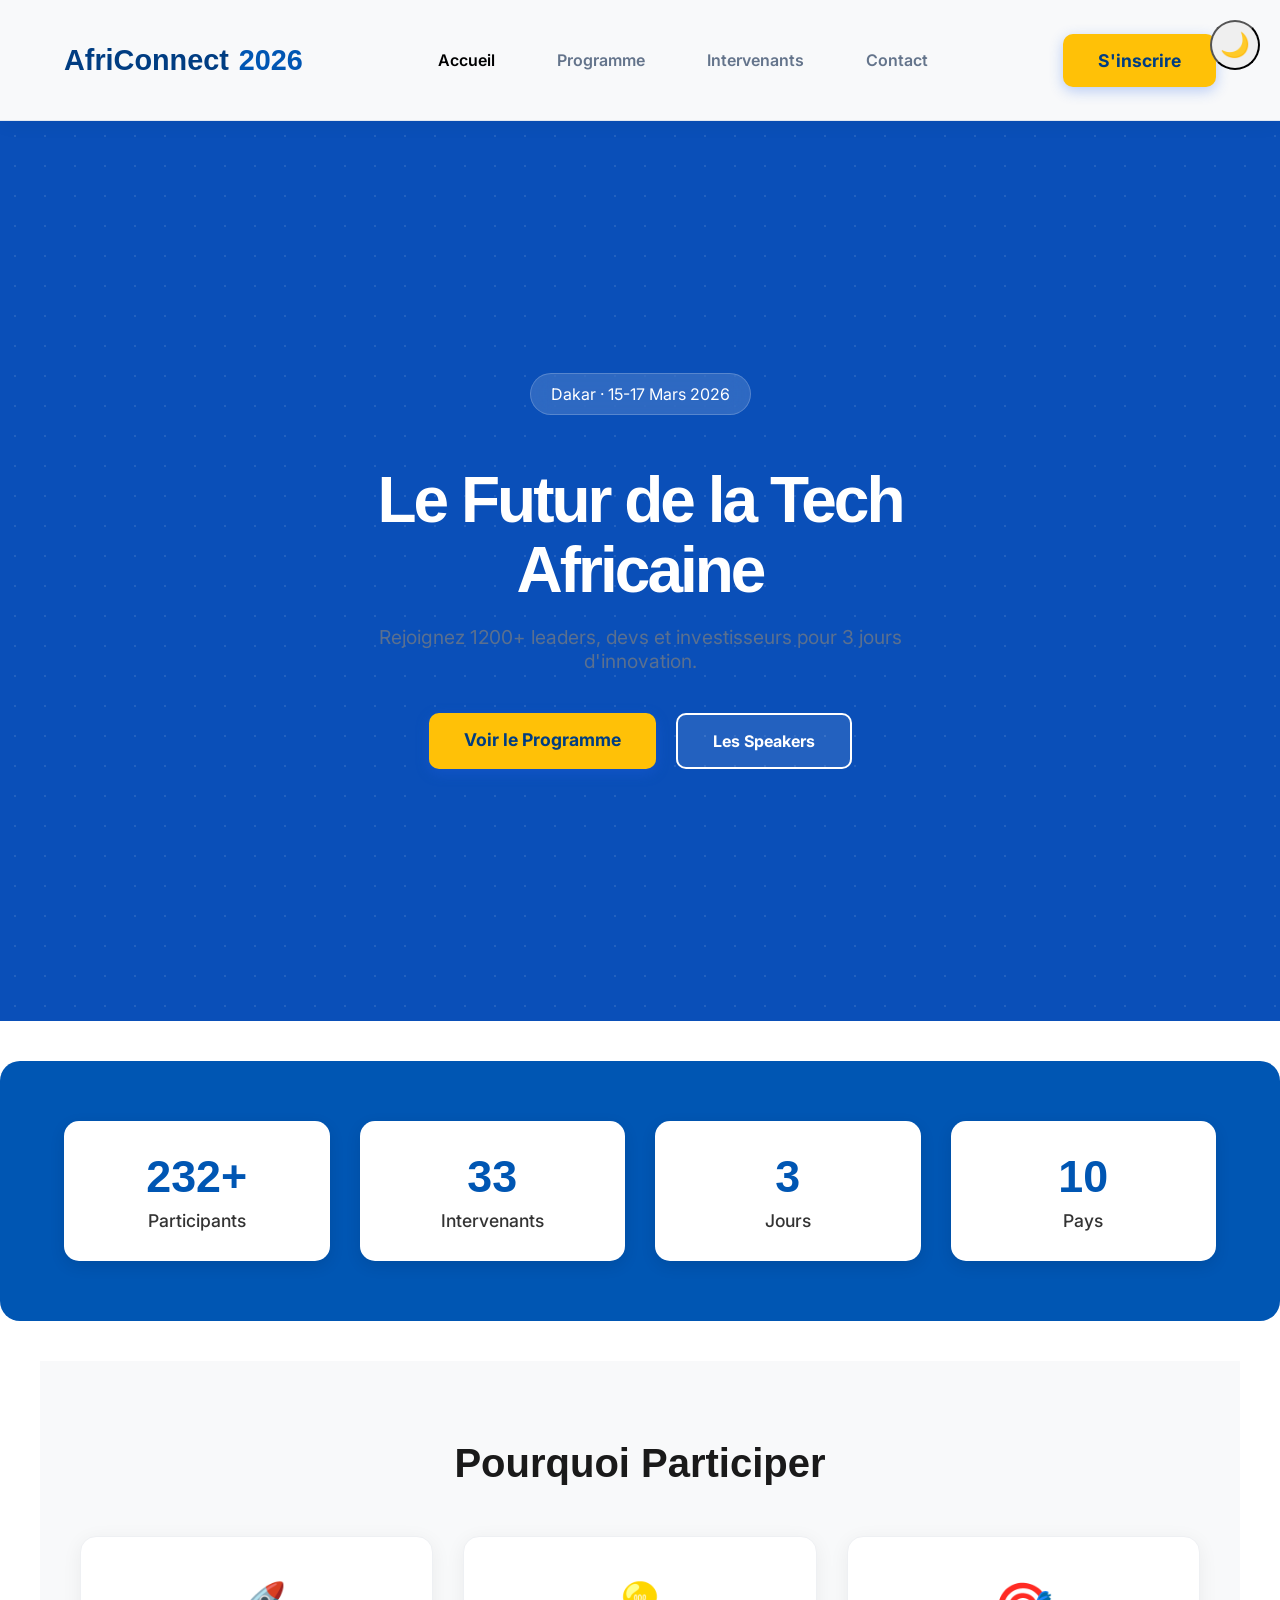
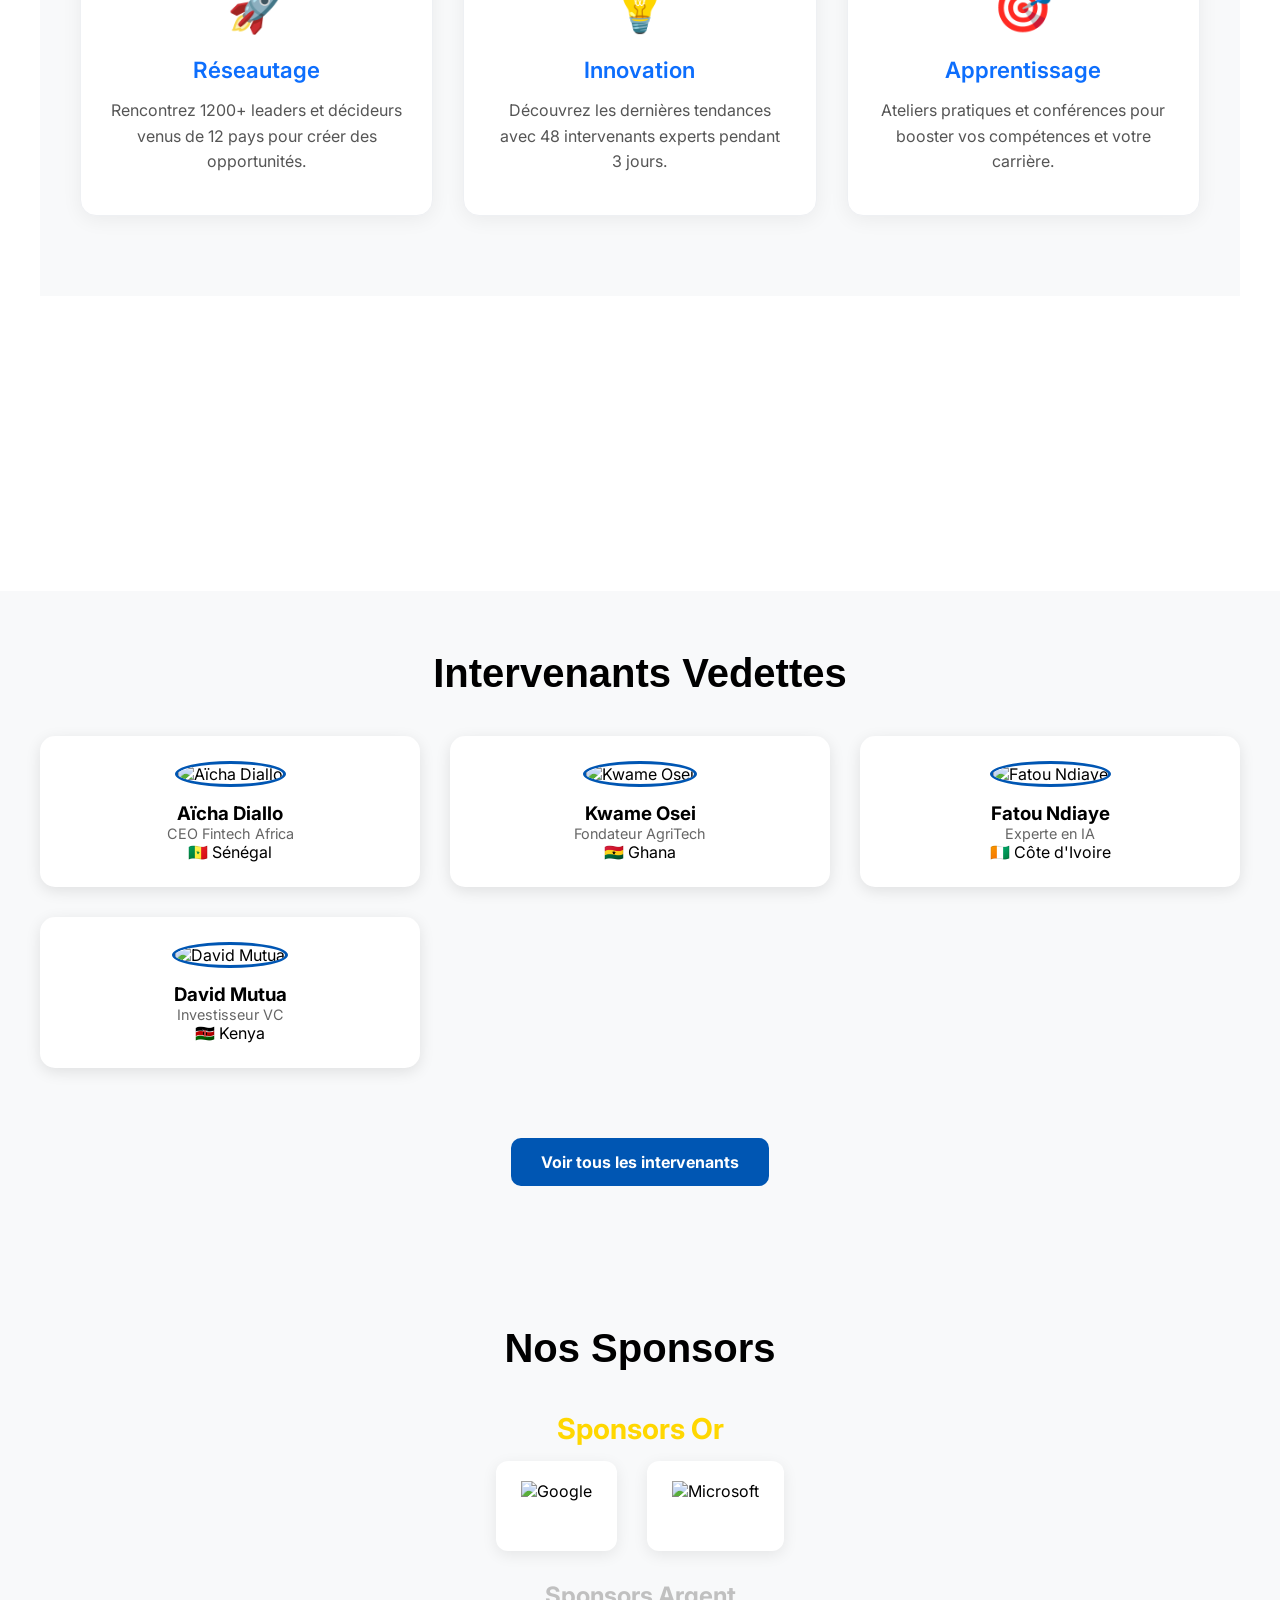
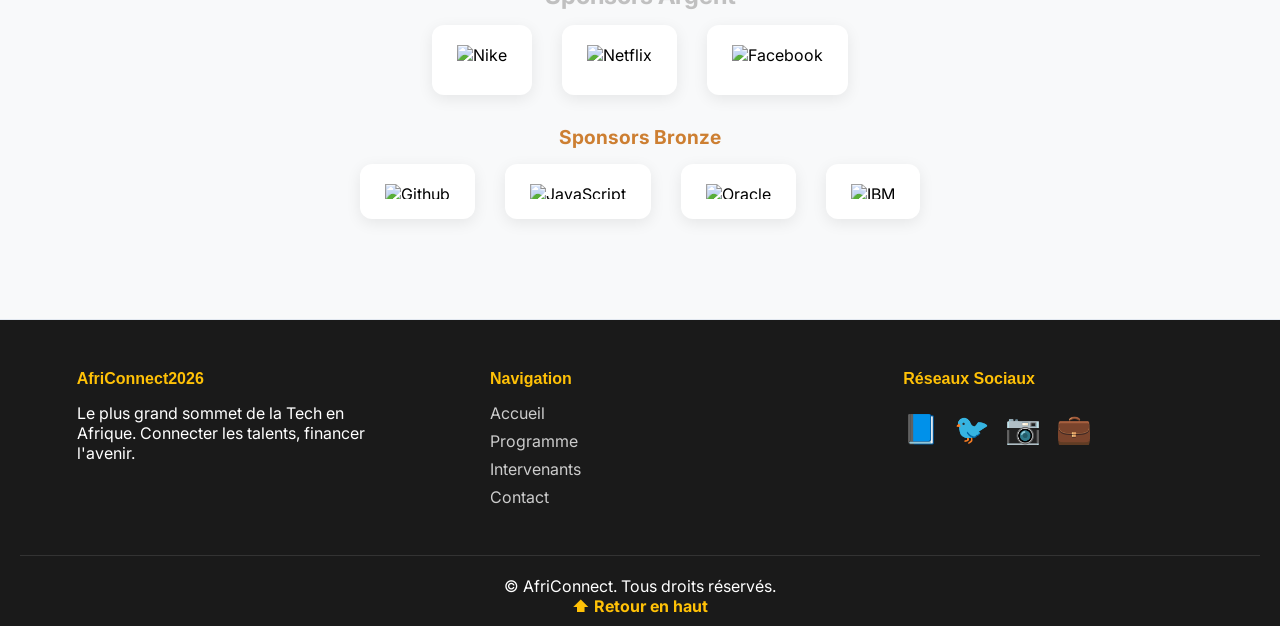
==== commit 6fc75b25: "Commit 7: Mode sombre" ====
--- a/index.html
+++ b/index.html
@@ -20,12 +20,9 @@
         <a href="contact.html">Contact</a>
       </nav>
       <div class="nav-actions">
-        <button id="theme-toggle" aria-label="Basculer Dark/Light Mode"><i class="bi bi-moon-fill"></i></button>
-        <a href="contact.html" class="btn btn-primary">S'inscrire</a>
-      </div>
-    </div>
-    <button id="theme-toggle" class="btn btn-outline-dark ms-3">🌙</button>
-<div class="collapse navbar-collapse" id="navbarNav"> 
+<a href="contact.html" class="btn btn-primary">S'inscrire</a>
+</div>
+    </div>
   </header>
 
   <main>
@@ -230,6 +227,40 @@
         <a href="#" class="retour-haut">⬆ Retour en haut</a>
     </div>
 </footer>
-<script src="js/main.js"></script>
+<script src="./js/main.js?v=1"></script>
 </body>
-</html>+</html>
+
+
+
+<script>
+console.log("TEST 1");
+document.addEventListener('DOMContentLoaded', function() {
+  console.log("TEST 2 DOM PRET");
+  
+  // Bouton
+  let btn = document.createElement('button');
+  btn.innerText = '🌙';
+  btn.style = 'position:fixed;top:20px;right:20px;z-index:9999;width:50px;height:50px;border-radius:50%;font-size:24px;cursor:pointer';
+  document.body.appendChild(btn);
+  
+  // Theme
+  let html = document.documentElement;
+  html.setAttribute('data-theme', 'light');
+  
+  btn.onclick = function() {
+    if(html.getAttribute('data-theme') == 'light') {
+      html.setAttribute('data-theme', 'dark');
+      btn.innerText = '☀️';
+      document.body.style.background = '#121212';
+      document.body.style.color = '#fff';
+    } else {
+      html.setAttribute('data-theme', 'light');
+      btn.innerText = '🌙';
+      document.body.style.background = '#fff';
+      document.body.style.color = '#000';
+    }
+  }
+   alert("JS MARCHE ! Clique sur la lune");
+});
+</script>
--- a/CSS/style.css
+++ b/CSS/style.css
@@ -800,4 +800,122 @@
     padding: 0 10px;
   }
   .why { padding: 50px 10px; }
+}
+
+
+
+
+
+
+/* Mode sombre */
+:root {
+  --bg: #ffffff;
+  --text: #000;
+}
+body.dark {
+  --bg: #121212;
+  --text: #ffffff;
+}
+body {
+  background: var(--bg);
+  color: var(--text);
+  transition: 0.3s;
+}
+
+/* Bouton thème */
+.btn-theme {
+  position: fixed;
+  top: 20px;
+  right: 20px;
+  z-index: 1000;
+  padding: 10px;
+  cursor: pointer;
+}
+
+/* Bouton retour haut */
+.btn-top {
+  position: fixed;
+  bottom: 20px;
+  right: 20px;
+  display: none;
+  padding: 10px 15px;
+  cursor: pointer;
+  border-radius: 50%;
+}
+.btn-top.show {
+  display: block;
+}
+
+
+
+
+body {
+  background: white;
+  color: black;
+  transition: 0.3s;
+}
+
+/* FORCER le mode sombre */
+body.dark,
+body.dark header,
+body.dark section,
+body.dark footer {
+  background: #121212 !important;
+  color: white !important;
+}
+
+#toggle-theme {
+  position: fixed;
+  top: 20px;
+  right: 20px;
+}
+
+
+
+body { background: white; color: black; }
+body.dark { background: black !important; color: white !important; }
+
+
+
+.nav-actions {
+  display: flex;
+  align-items: center;
+  gap: 10px; 
+}
+
+#theme-toggle {
+  background: transparent;
+  border: 1px solid #ddd;
+  border-radius: 50%;
+  width: 40px;
+  height: 40px;
+  cursor: pointer;
+  font-size: 18px;
+  display: flex;
+  align-items: center;
+  justify-content: center;
+  z-index: 10; 
+}
+
+:root {
+  --bg: #ffffff;
+  --text: #000;
+  --hero-bg: #0a4fb8; /* ton bleu */
+}
+
+[data-theme="dark"] {
+  --bg: #121212;
+  --text: #ffffff;
+  --hero-bg: #000000; /* noir en mode sombre */
+}
+
+body {
+  background: var(--bg);
+  color: var(--text);
+  transition: 0.3s;
+}
+
+.hero, 
+[data-theme="dark"] .hero {
+  background: var(--hero-bg) !important;
 }
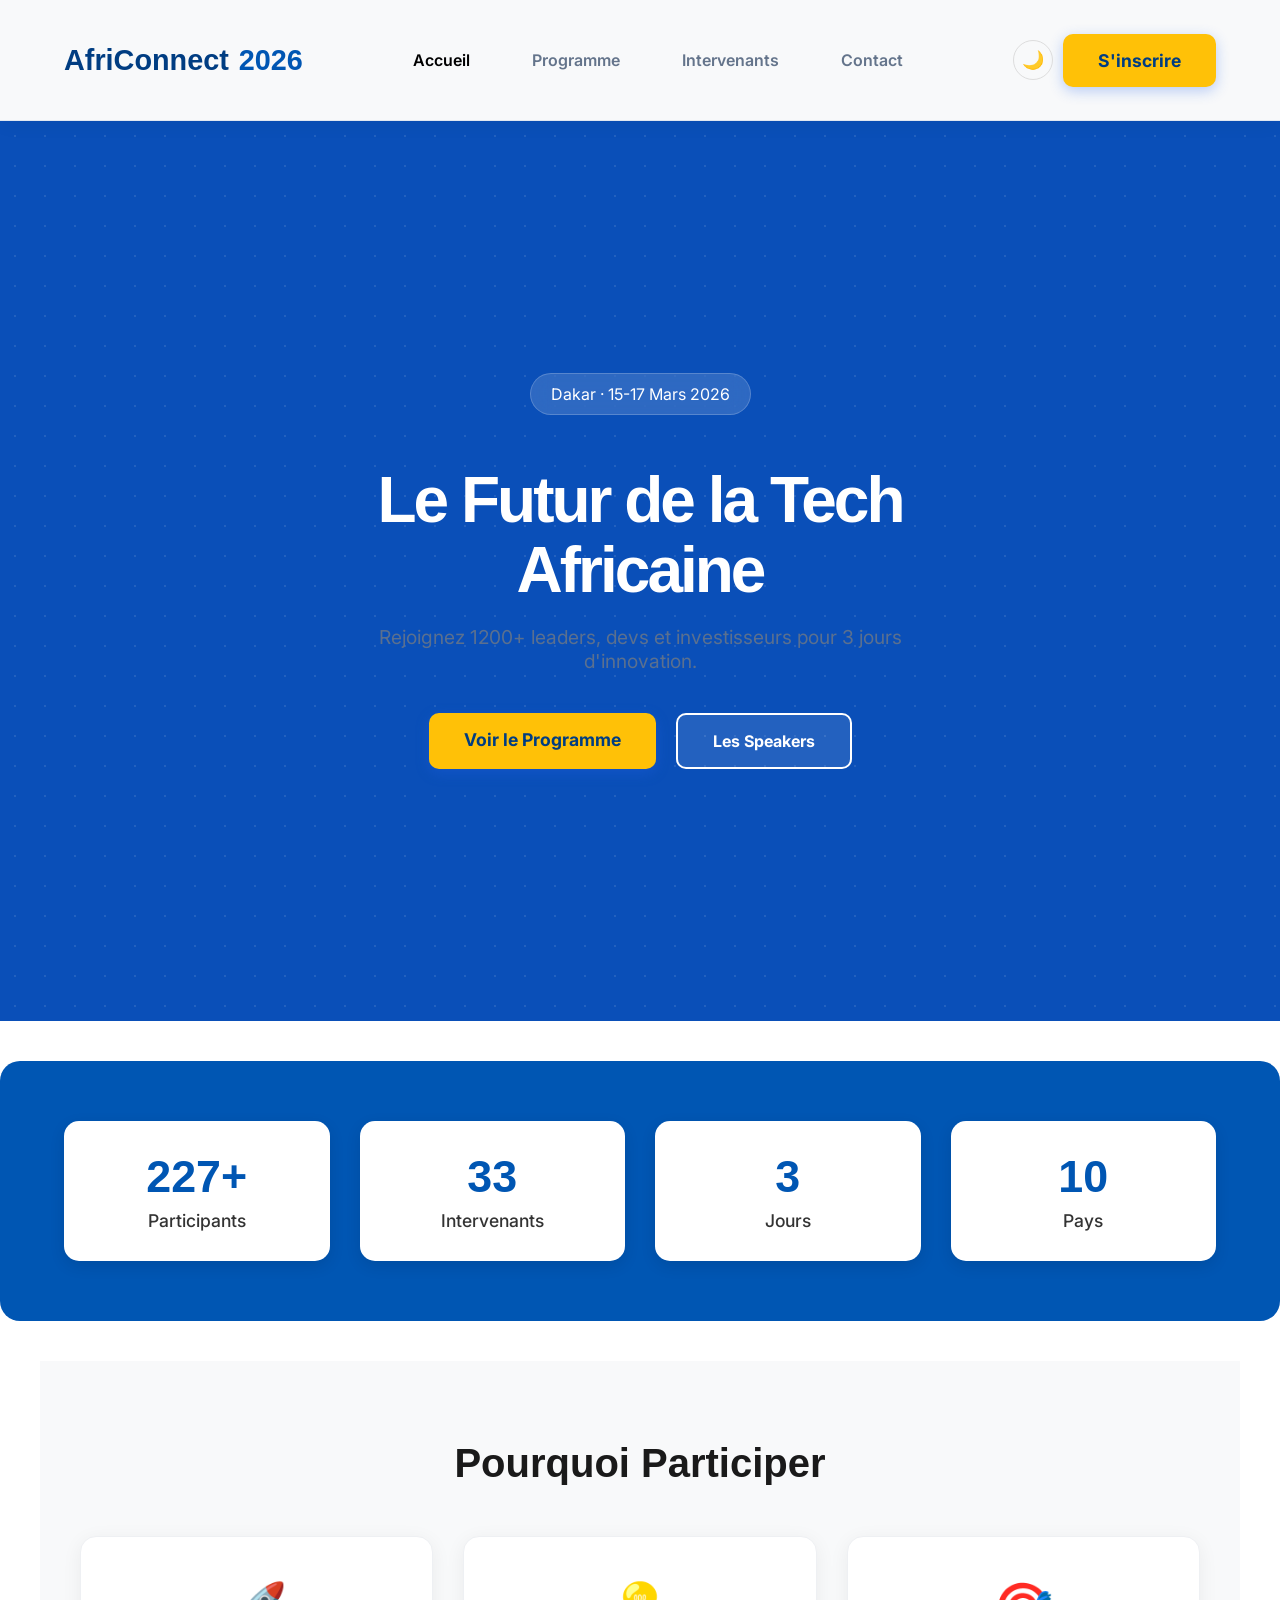
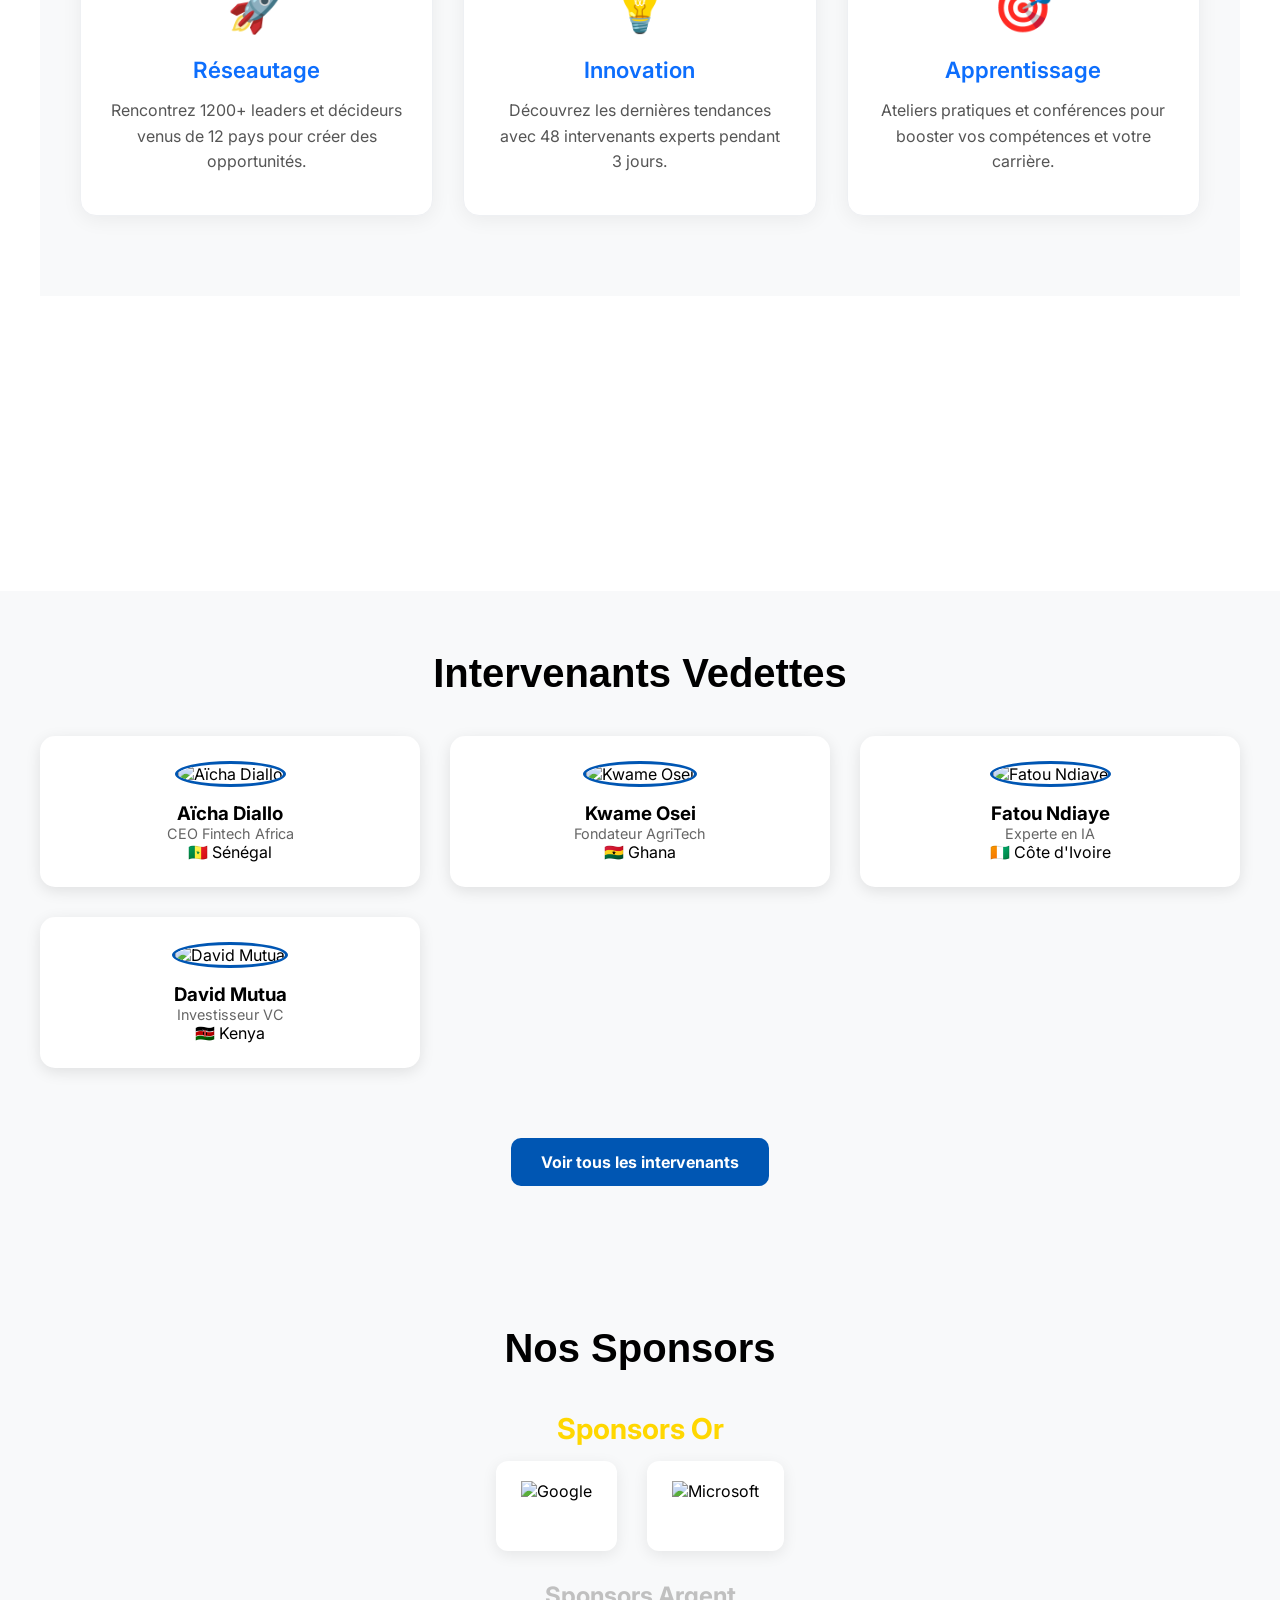
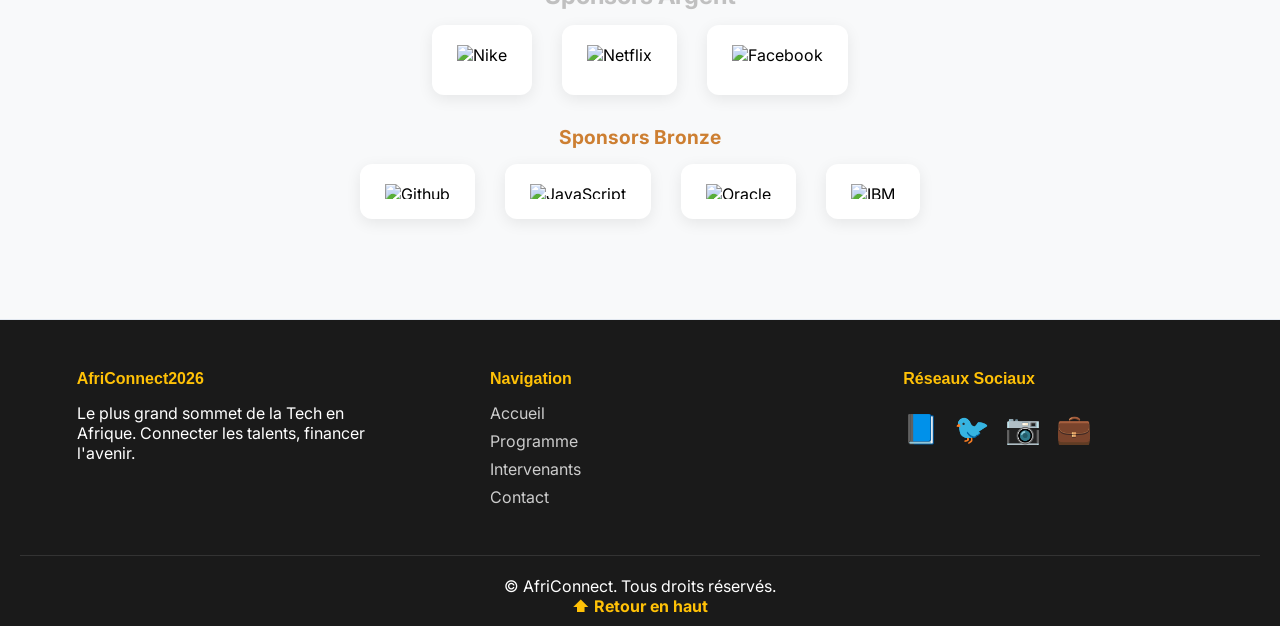
==== commit d99c9104: "Commit 8: Finitions + Corrections + Déploiement GitHub Pages" ====
--- a/index.html
+++ b/index.html
@@ -20,6 +20,7 @@
         <a href="contact.html">Contact</a>
       </nav>
       <div class="nav-actions">
+        <button id="theme-toggle">🌙</button>
 <a href="contact.html" class="btn btn-primary">S'inscrire</a>
 </div>
     </div>
@@ -231,36 +232,17 @@
 </body>
 </html>
 
-
-
 <script>
-console.log("TEST 1");
-document.addEventListener('DOMContentLoaded', function() {
-  console.log("TEST 2 DOM PRET");
-  
-  // Bouton
-  let btn = document.createElement('button');
-  btn.innerText = '🌙';
-  btn.style = 'position:fixed;top:20px;right:20px;z-index:9999;width:50px;height:50px;border-radius:50%;font-size:24px;cursor:pointer';
-  document.body.appendChild(btn);
-  
-  // Theme
-  let html = document.documentElement;
-  html.setAttribute('data-theme', 'light');
-  
-  btn.onclick = function() {
-    if(html.getAttribute('data-theme') == 'light') {
-      html.setAttribute('data-theme', 'dark');
-      btn.innerText = '☀️';
-      document.body.style.background = '#121212';
-      document.body.style.color = '#fff';
-    } else {
-      html.setAttribute('data-theme', 'light');
-      btn.innerText = '🌙';
-      document.body.style.background = '#fff';
-      document.body.style.color = '#000';
+    const btn = document.getElementById('theme-toggle');
+    const html = document.documentElement;
+
+    btn.onclick = function() {
+        if (html.getAttribute('data-theme') === 'dark') {
+            html.setAttribute('data-theme', 'light');
+            btn.innerText = '🌙';
+        } else {
+            html.setAttribute('data-theme', 'dark');
+            btn.innerText = '☀️';
+        }
     }
-  }
-   alert("JS MARCHE ! Clique sur la lune");
-});
-</script>+</script>
